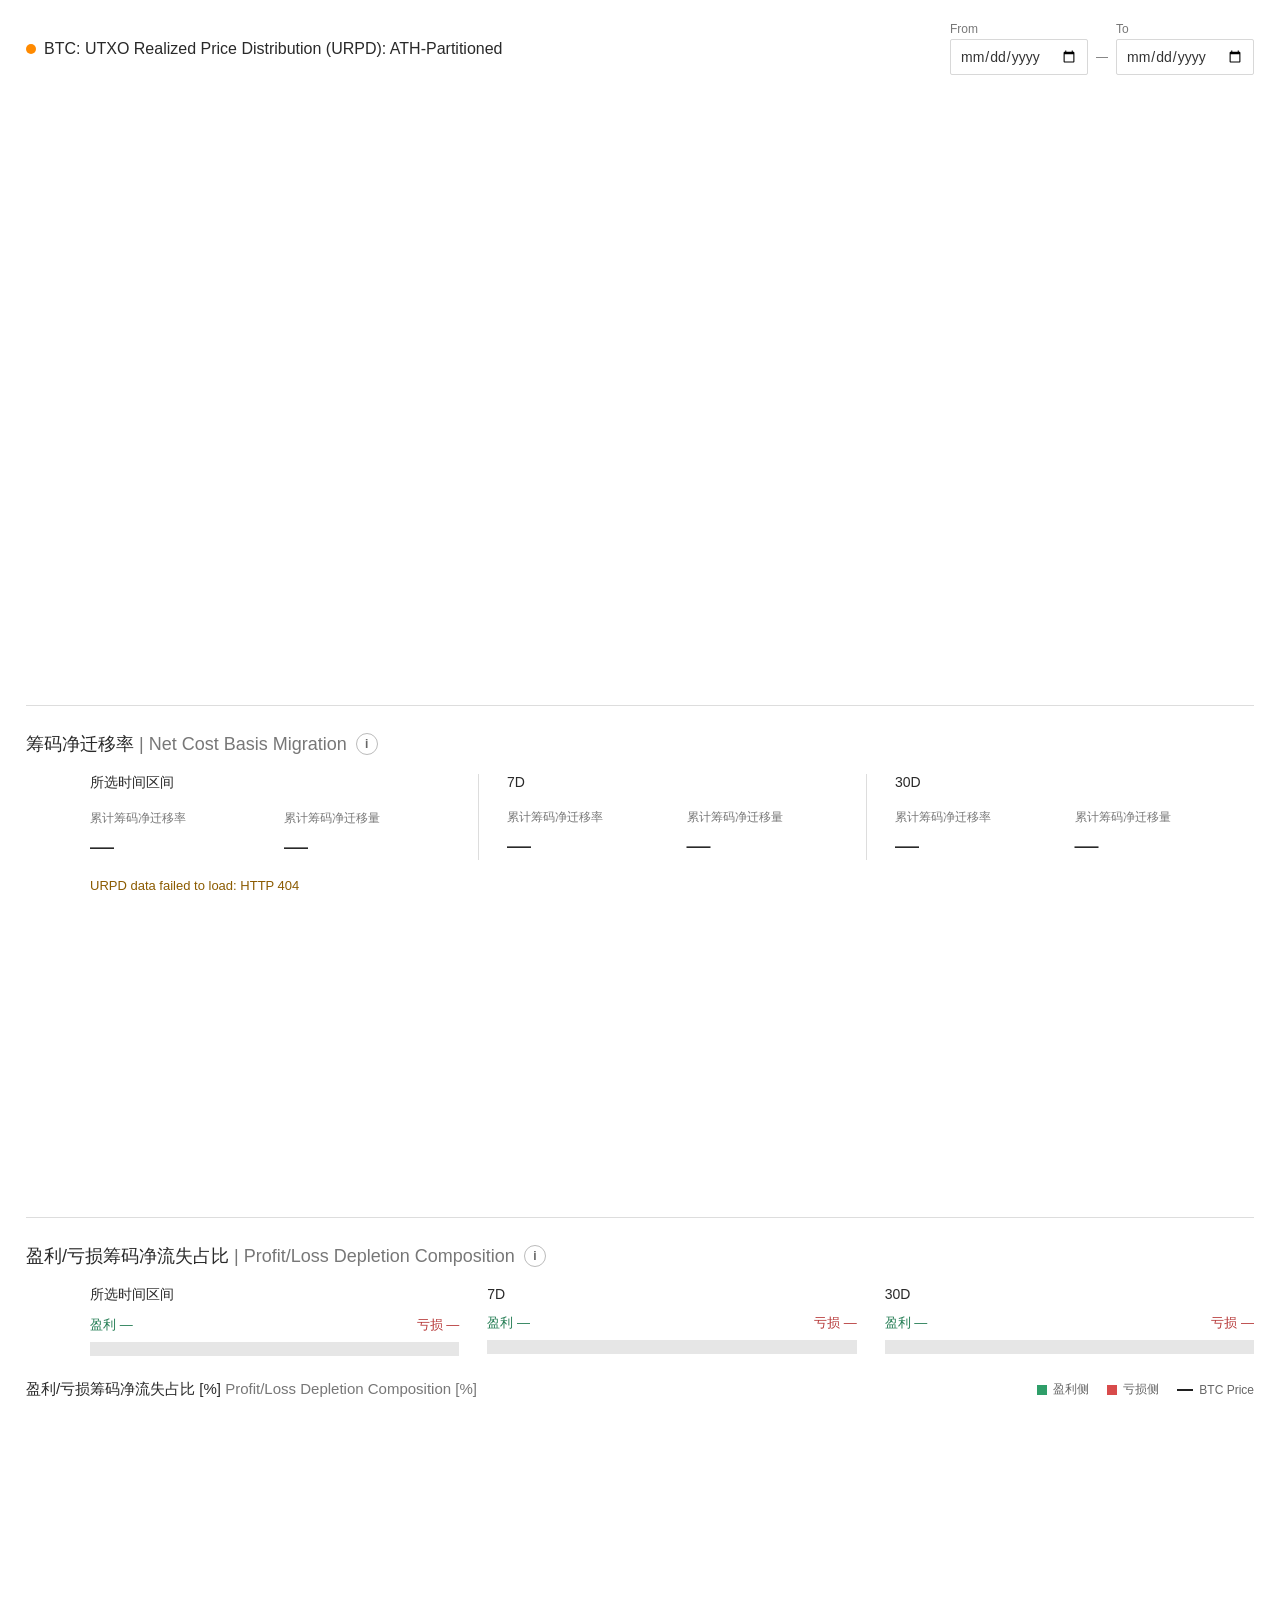
==== index.html @ 3f87ced2 "Add files via upload" ====
<!doctype html>
<html lang="zh-CN">
<head>
  <meta charset="utf-8">
  <meta name="viewport" content="width=device-width, initial-scale=1">
  <title>Bitcoin URPD</title>
  <link rel="stylesheet" href="styles.css">
</head>
<body>
  <main>
    <header>
      <h1>BTC: UTXO Realized Price Distribution (URPD): ATH-Partitioned</h1>
      <div class="range-picker">
        <label>From<input id="startDate" type="date" aria-label="起始日期"></label>
        <span>—</span>
        <label>To<input id="endDate" type="date" aria-label="结束日期"></label>
      </div>
    </header>
    <div id="selectionSummary" hidden aria-live="polite">
      <span><small>Price range</small><b id="selectedPrice">—</b></span>
      <span><small>Supply</small><b id="selectedSupply">—</b></span>
      <span><small>Net change</small><b id="selectedChange">—</b></span>
    </div>
    <div id="chartWrap">
      <svg id="chart" role="img" aria-label="Bitcoin UTXO realized price distribution"></svg>
      <div id="tooltip"></div>
    </div>
    <section id="migrationSection" aria-labelledby="migrationTitle">
      <div class="migration-heading">
        <h2 id="migrationTitle">筹码净迁移率 <span>| Net Cost Basis Migration</span></h2>
        <button class="info-button" type="button" aria-label="指标说明">i<span class="info-popover">筹码净迁移率衡量所选时间段内，BTC 在不同成本区间之间的可观察净迁移程度。计算方式为逐日比较 URPD 筹码分布，将每日净迁移量累加后除以期末 BTC 供应量。该指标反映成本分布的重组强度，不等同于实际链上换手率。</span></button>
      </div>
      <div class="migration-periods">
        <div class="migration-period">
          <h3>所选时间区间</h3>
          <div><small>累计筹码净迁移率</small><strong id="migrationRate">—</strong></div>
          <div><small>累计筹码净迁移量</small><strong id="migrationVolume">—</strong></div>
        </div>
        <div class="migration-period">
          <h3>7D</h3>
          <div><small>累计筹码净迁移率</small><strong id="migration7dRate">—</strong></div>
          <div><small>累计筹码净迁移量</small><strong id="migration7dVolume">—</strong></div>
        </div>
        <div class="migration-period">
          <h3>30D</h3>
          <div><small>累计筹码净迁移率</small><strong id="migration30dRate">—</strong></div>
          <div><small>累计筹码净迁移量</small><strong id="migration30dVolume">—</strong></div>
        </div>
      </div>
      <p id="migrationWarning" class="migration-warning" hidden></p>
      <div id="migrationChartWrap">
        <svg id="migrationChart" role="img" aria-label="每日筹码净迁移率"></svg>
        <div id="migrationTooltip"></div>
      </div>
    </section>
    <section id="depletionSection" aria-labelledby="depletionTitle">
      <div class="depletion-heading">
        <h2 id="depletionTitle">盈利/亏损筹码净流失占比 <span>| Profit/Loss Depletion Composition</span></h2>
        <button class="info-button" type="button" aria-label="指标说明">i<span class="info-popover">该指标按日统计各成本区间的筹码净减少量，并根据当日 BTC 价格将其归入盈利侧、亏损侧或跨现价未分类区间。它反映成本分布的净流失构成，不等同于实际卖出、已实现盈亏或链上换手量。</span></button>
      </div>
      <div class="depletion-periods">
        <div class="composition-period">
          <h3>所选时间区间</h3>
          <div class="composition-labels"><span>盈利 <b id="depletionProfit">—</b></span><span>亏损 <b id="depletionLoss">—</b></span></div>
          <div class="composition-track" id="depletionTrack"><i id="depletionProfitBar"></i><i id="depletionLossBar"></i></div>
        </div>
        <div class="composition-period">
          <h3>7D</h3>
          <div class="composition-labels"><span>盈利 <b id="depletion7dProfit">—</b></span><span>亏损 <b id="depletion7dLoss">—</b></span></div>
          <div class="composition-track" id="depletion7dTrack"><i id="depletion7dProfitBar"></i><i id="depletion7dLossBar"></i></div>
        </div>
        <div class="composition-period">
          <h3>30D</h3>
          <div class="composition-labels"><span>盈利 <b id="depletion30dProfit">—</b></span><span>亏损 <b id="depletion30dLoss">—</b></span></div>
          <div class="composition-track" id="depletion30dTrack"><i id="depletion30dProfitBar"></i><i id="depletion30dLossBar"></i></div>
        </div>
      </div>
      <p id="depletionWarning" class="depletion-warning" hidden></p>
      <div class="depletion-chart-heading">
        <h3 class="depletion-chart-title">盈利/亏损筹码净流失占比 [%] <span>Profit/Loss Depletion Composition [%]</span></h3>
        <div class="depletion-legend"><span><i class="profit-key"></i>盈利侧</span><span><i class="loss-key"></i>亏损侧</span><span><i class="price-key"></i>BTC Price</span></div>
      </div>
      <div id="depletionChartWrap">
        <svg id="depletionChart" role="img" aria-label="每日盈利和亏损成本区筹码净流失及 BTC 价格"></svg>
        <div id="depletionTooltip"></div>
      </div>
    </section>
  </main>
  <script src="data/utxo.js"></script>
  <script src="migration.js"></script>
  <script src="depletion.js"></script>
  <script src="app.js"></script>
</body>
</html>
---- styles.css ----
*{box-sizing:border-box}html,body{height:100%;margin:0}body{font-family:Arial,"PingFang SC",sans-serif;color:#292929;background:#fff}main{height:100%;min-height:560px;padding:22px 26px 12px;display:flex;flex-direction:column}header{display:flex;align-items:center;justify-content:space-between;gap:20px;margin-bottom:18px}h1{margin:0;font-size:1rem;font-weight:500}h1::before{content:"";display:inline-block;width:10px;height:10px;margin-right:8px;border-radius:50%;background:#ff8a00}.range-picker{display:flex;align-items:end;gap:8px;color:#777;font-size:12px}.range-picker label{display:flex;flex-direction:column;gap:3px}.range-picker span{height:36px;display:flex;align-items:center}.range-picker input{height:36px;border:1px solid #d8d8d8;border-radius:2px;background:#fff;padding:0 9px;color:#333;font:14px Arial,sans-serif}#selectionSummary{display:flex;align-items:center;gap:32px;margin:-4px 0 12px 64px}#selectionSummary[hidden]{display:none}#selectionSummary span{display:flex;align-items:baseline;gap:8px}#selectionSummary small{color:#777;font-size:12px}#selectionSummary b{font-size:14px;font-weight:500}#chartWrap{position:relative;flex:1;min-height:500px;user-select:none}#chart{display:block;width:100%;height:100%;overflow:visible;touch-action:none}.grid{stroke:#e8e8e8;stroke-width:1}.axis{fill:#5f5f5f;font:12px Arial,sans-serif}.bar-hit{fill:transparent;cursor:crosshair}.retained{fill:#f6b454}.increase{fill:#ff8a00}.decrease{fill:url(#decreasePattern)}.single{fill:#ff8a00}.bar-group:hover .retained,.bar-group:hover .single{fill:#e99a2c}.bar-group:hover .increase{fill:#e77600}.selection-band{fill:#3d79b8;fill-opacity:.12;stroke:#3d79b8;stroke-width:1;pointer-events:none}.selection-edge{stroke:#3d79b8;stroke-width:2;pointer-events:none}.price{stroke:#252525;stroke-width:2.5;stroke-dasharray:6 4}.price-label-bg{fill:#252525}.price-label{fill:#fff;font:600 12px Arial,sans-serif}.crosshair{stroke:#97a4b0;stroke-width:1;stroke-dasharray:2 2;pointer-events:none}#tooltip{display:none;position:absolute;pointer-events:none;z-index:2;min-width:310px;background:#fff;border:1px solid #ddd;box-shadow:0 4px 18px rgba(0,0,0,.16);font-size:.88rem;white-space:nowrap}.tip-price,.tip-row{padding:9px 12px}.tip-price{border-bottom:1px solid #e7e7e7;font-weight:600}.tip-row{display:flex;justify-content:space-between;gap:22px}.tip-row+.tip-row{padding-top:0}.tip-row span{color:#777}.positive{color:#e77600}.negative{color:#666}@media(max-width:700px){main{padding:16px 12px 8px}header{align-items:flex-start;flex-direction:column;gap:10px}h1{font-size:.85rem}.range-picker{width:100%}.range-picker label{flex:1}.range-picker input{width:100%;min-width:0}#selectionSummary{margin:0 0 10px;gap:10px;align-items:flex-start;flex-direction:column}#chartWrap{min-height:430px}.axis{font-size:10px}}

main{height:auto;min-height:100%}#chartWrap{height:min(68vh,680px);flex:none}.migration-heading{display:flex;align-items:center;gap:9px;margin-bottom:18px}.migration-heading h2{margin:0;font-size:18px;font-weight:500}.migration-heading h2 span{color:#777;font-weight:400}.info-button{position:relative;width:22px;height:22px;border:1px solid #bbb;border-radius:50%;background:#fff;color:#666;font:600 12px Arial,sans-serif}.info-popover{display:none;position:absolute;left:28px;top:-8px;z-index:5;width:390px;padding:12px 14px;background:#252525;color:#fff;text-align:left;font:400 13px/1.55 Arial,"PingFang SC",sans-serif;box-shadow:0 4px 18px rgba(0,0,0,.18)}.info-button:hover .info-popover,.info-button:focus .info-popover{display:block}.migration-metrics{display:flex;gap:56px;margin:0 0 18px 64px}.migration-metrics div{display:flex;flex-direction:column;gap:5px}.migration-metrics small{color:#777;font-size:12px}.migration-metrics strong{font-size:26px;font-weight:500}.migration-warning{margin:0 0 12px 64px;color:#8b5b00;font-size:13px}#migrationSection{border-top:1px solid #ddd;padding:26px 0 32px}#migrationChartWrap{position:relative;height:280px}#migrationChart{display:block;width:100%;height:100%;overflow:visible}.migration-bar{fill:#ff8a00}.migration-bar:hover{fill:#e77600}#migrationTooltip{display:none;position:absolute;z-index:6;pointer-events:none;background:#fff;border:1px solid #ddd;box-shadow:0 4px 18px rgba(0,0,0,.16);padding:10px 12px;font-size:13px;line-height:1.55;white-space:nowrap}@media(max-width:700px){.migration-heading{align-items:flex-start}.migration-heading h2{font-size:16px}.migration-metrics{margin-left:0;gap:20px;flex-direction:column}.info-popover{left:auto;right:0;top:28px;width:min(330px,85vw)}.migration-warning{margin-left:0}#migrationChartWrap{height:240px}}
main{height:auto;min-height:100%}#chartWrap{height:min(68vh,680px);flex:none}.migration-heading{display:flex;align-items:center;gap:9px;margin-bottom:18px}.migration-heading h2{margin:0;font-size:18px;font-weight:500}.migration-heading h2 span{color:#777;font-weight:400}.info-button{position:relative;width:22px;height:22px;border:1px solid #bbb;border-radius:50%;background:#fff;color:#666;font:600 12px Arial,sans-serif}.info-popover{display:none;position:absolute;left:28px;top:-8px;z-index:5;width:390px;padding:12px 14px;background:#252525;color:#fff;text-align:left;font:400 13px/1.55 Arial,"PingFang SC",sans-serif;box-shadow:0 4px 18px rgba(0,0,0,.18)}.info-button:hover .info-popover,.info-button:focus .info-popover{display:block}.migration-periods{display:grid;grid-template-columns:repeat(3,minmax(0,1fr));gap:0;margin:0 0 18px 64px}.migration-period{display:grid;grid-template-columns:1fr 1fr;gap:18px 28px;padding:0 28px;border-left:1px solid #ddd}.migration-period:first-child{padding-left:0;border-left:0}.migration-period h3{grid-column:1/-1;margin:0;font-size:14px;font-weight:500}.migration-period div{display:flex;flex-direction:column;gap:5px;min-width:0}.migration-period small{color:#777;font-size:12px}.migration-period strong{font-size:24px;font-weight:500;white-space:nowrap}.migration-warning{margin:0 0 12px 64px;color:#8b5b00;font-size:13px}#migrationSection{border-top:1px solid #ddd;padding:26px 0 32px}#migrationChartWrap{position:relative;height:280px}#migrationChart{display:block;width:100%;height:100%;overflow:visible}.migration-bar{fill:#ff8a00}.migration-bar:hover{fill:#e77600}#migrationTooltip{display:none;position:absolute;z-index:6;pointer-events:none;background:#fff;border:1px solid #ddd;box-shadow:0 4px 18px rgba(0,0,0,.16);padding:10px 12px;font-size:13px;line-height:1.55;white-space:nowrap}@media(max-width:900px){.migration-periods{margin-left:0;grid-template-columns:1fr}.migration-period,.migration-period:first-child{padding:16px 0;border-left:0;border-top:1px solid #eee}.migration-period:first-child{padding-top:0;border-top:0}}@media(max-width:700px){.migration-heading{align-items:flex-start}.migration-heading h2{font-size:16px}.info-popover{left:auto;right:0;top:28px;width:min(330px,85vw)}.migration-warning{margin-left:0}#migrationChartWrap{height:240px}}

#depletionSection{border-top:1px solid #ddd;padding:26px 0 38px}.depletion-heading{display:flex;align-items:center;gap:9px;margin-bottom:18px}.depletion-heading h2{margin:0;font-size:18px;font-weight:500}.depletion-heading h2 span,.depletion-chart-title span{color:#777;font-weight:400}.depletion-periods{display:grid;grid-template-columns:repeat(3,minmax(0,1fr));margin:0 0 18px 64px}.depletion-period{display:grid;grid-template-columns:1fr 1fr;gap:18px 28px;padding:0 28px;border-left:1px solid #ddd}.depletion-period:first-child{padding-left:0;border-left:0}.depletion-period h3{grid-column:1/-1;margin:0;font-size:14px;font-weight:500}.depletion-period div{display:flex;flex-direction:column;gap:5px;min-width:0}.depletion-period small,.depletion-quality small{color:#777;font-size:12px}.depletion-period strong{font-size:18px;font-weight:500;white-space:nowrap}.depletion-quality{display:flex;gap:34px;margin:0 0 16px 64px}.depletion-quality span{display:flex;align-items:baseline;gap:8px}.depletion-quality b{font-size:14px;font-weight:500}.depletion-warning{margin:0 0 14px 64px;color:#8b5b00;font-size:13px}.depletion-chart-title{margin:24px 0 12px;font-size:15px;font-weight:500}#depletionChartWrap{position:relative;height:360px}#depletionChart{display:block;width:100%;height:100%;overflow:visible}.depletion-profit{fill:#2f9e69}.depletion-loss{fill:#d84b4b}.depletion-price-line{fill:none;stroke:#202020;stroke-width:2}.depletion-zero{stroke:#555;stroke-width:1.5}.depletion-price-axis{fill:#202020;font:12px Arial,sans-serif}#depletionTooltip{display:none;position:absolute;z-index:6;pointer-events:none;background:#fff;border:1px solid #ddd;box-shadow:0 4px 18px rgba(0,0,0,.16);padding:10px 12px;font-size:13px;line-height:1.65;white-space:nowrap}@media(max-width:900px){.depletion-periods{margin-left:0;grid-template-columns:1fr}.depletion-period,.depletion-period:first-child{padding:16px 0;border-left:0;border-top:1px solid #eee}.depletion-period:first-child{padding-top:0;border-top:0}.depletion-quality{margin-left:0;flex-direction:column;gap:8px}}@media(max-width:700px){.depletion-heading{align-items:flex-start}.depletion-heading h2{font-size:16px}.depletion-warning{margin-left:0}#depletionChartWrap{height:300px}}
#depletionSection{border-top:1px solid #ddd;padding:26px 0 38px}.depletion-heading{display:flex;align-items:center;gap:9px;margin-bottom:18px}.depletion-heading h2{margin:0;font-size:18px;font-weight:500}.depletion-heading h2 span,.depletion-chart-title span{color:#777;font-weight:400}.depletion-periods{display:grid;grid-template-columns:repeat(3,minmax(0,1fr));margin:0 0 18px 64px}.depletion-period{display:grid;grid-template-columns:1fr 1fr;gap:18px 28px;padding:0 28px;border-left:1px solid #ddd}.depletion-period:first-child{padding-left:0;border-left:0}.depletion-period h3{grid-column:1/-1;margin:0;font-size:14px;font-weight:500}.depletion-period div{display:flex;flex-direction:column;gap:5px;min-width:0}.depletion-period small,.depletion-quality small{color:#777;font-size:12px}.depletion-period strong{font-size:18px;font-weight:500;white-space:nowrap}#depletionProfit,#depletion7dProfit,#depletion30dProfit{color:#247d54}#depletionLoss,#depletion7dLoss,#depletion30dLoss{color:#b83d3d}.depletion-quality{display:flex;gap:34px;margin:0 0 16px 64px}.depletion-quality span{display:flex;align-items:baseline;gap:8px}.depletion-quality b{font-size:14px;font-weight:500}.depletion-warning{margin:0 0 14px 64px;color:#8b5b00;font-size:13px}.depletion-chart-heading{display:flex;align-items:center;justify-content:space-between;gap:20px;margin:24px 0 12px}.depletion-chart-title{margin:0;font-size:15px;font-weight:500}.depletion-legend{display:flex;gap:18px;color:#666;font-size:12px}.depletion-legend span{display:flex;align-items:center;gap:6px}.depletion-legend i{display:inline-block;width:10px;height:10px}.profit-key{background:#2f9e69}.loss-key{background:#d84b4b}.depletion-legend .price-key{width:16px;height:0;border-top:2px solid #202020}#depletionChartWrap{position:relative;height:360px}#depletionChart{display:block;width:100%;height:100%;overflow:visible}.depletion-profit{fill:#2f9e69}.depletion-loss{fill:#d84b4b}.depletion-profit-text{color:#247d54}.depletion-loss-text{color:#b83d3d}.depletion-price-line{fill:none;stroke:#202020;stroke-width:2}.depletion-zero{stroke:#555;stroke-width:1.5}.depletion-price-axis{fill:#202020;font:12px Arial,sans-serif}#depletionTooltip{display:none;position:absolute;z-index:6;pointer-events:none;background:#fff;border:1px solid #ddd;box-shadow:0 4px 18px rgba(0,0,0,.16);padding:10px 12px;font-size:13px;line-height:1.65;white-space:nowrap}@media(max-width:900px){.depletion-periods{margin-left:0;grid-template-columns:1fr}.depletion-period,.depletion-period:first-child{padding:16px 0;border-left:0;border-top:1px solid #eee}.depletion-period:first-child{padding-top:0;border-top:0}.depletion-quality{margin-left:0;flex-direction:column;gap:8px}}@media(max-width:700px){.depletion-heading{align-items:flex-start}.depletion-heading h2{font-size:16px}.depletion-warning{margin-left:0}.depletion-chart-heading{align-items:flex-start;flex-direction:column}.depletion-legend{flex-wrap:wrap}#depletionChartWrap{height:300px}}

.depletion-periods{gap:28px;margin-left:64px}.composition-period{min-width:0}.composition-period h3{margin:0 0 12px;font-size:14px;font-weight:500}.composition-labels{display:flex;justify-content:space-between;gap:16px;margin-bottom:8px;font-size:13px}.composition-labels span:first-child,.composition-labels span:first-child b{color:#247d54}.composition-labels span:last-child,.composition-labels span:last-child b{color:#b83d3d}.composition-labels b{font-weight:500}.composition-track{display:flex;width:100%;height:14px;overflow:hidden;background:#e6e6e6}.composition-track i{display:block;height:100%;transition:width .2s ease}.composition-track i:first-child{background:#2f9e69}.composition-track i:last-child{background:#d84b4b}.composition-track.is-na{background:repeating-linear-gradient(135deg,#e6e6e6 0,#e6e6e6 6px,#f2f2f2 6px,#f2f2f2 12px)}.quality-note{color:#8b5b00}@media(max-width:900px){.depletion-periods{margin-left:0}.composition-period{padding:16px 0;border-top:1px solid #eee}.composition-period:first-child{padding-top:0;border-top:0}}
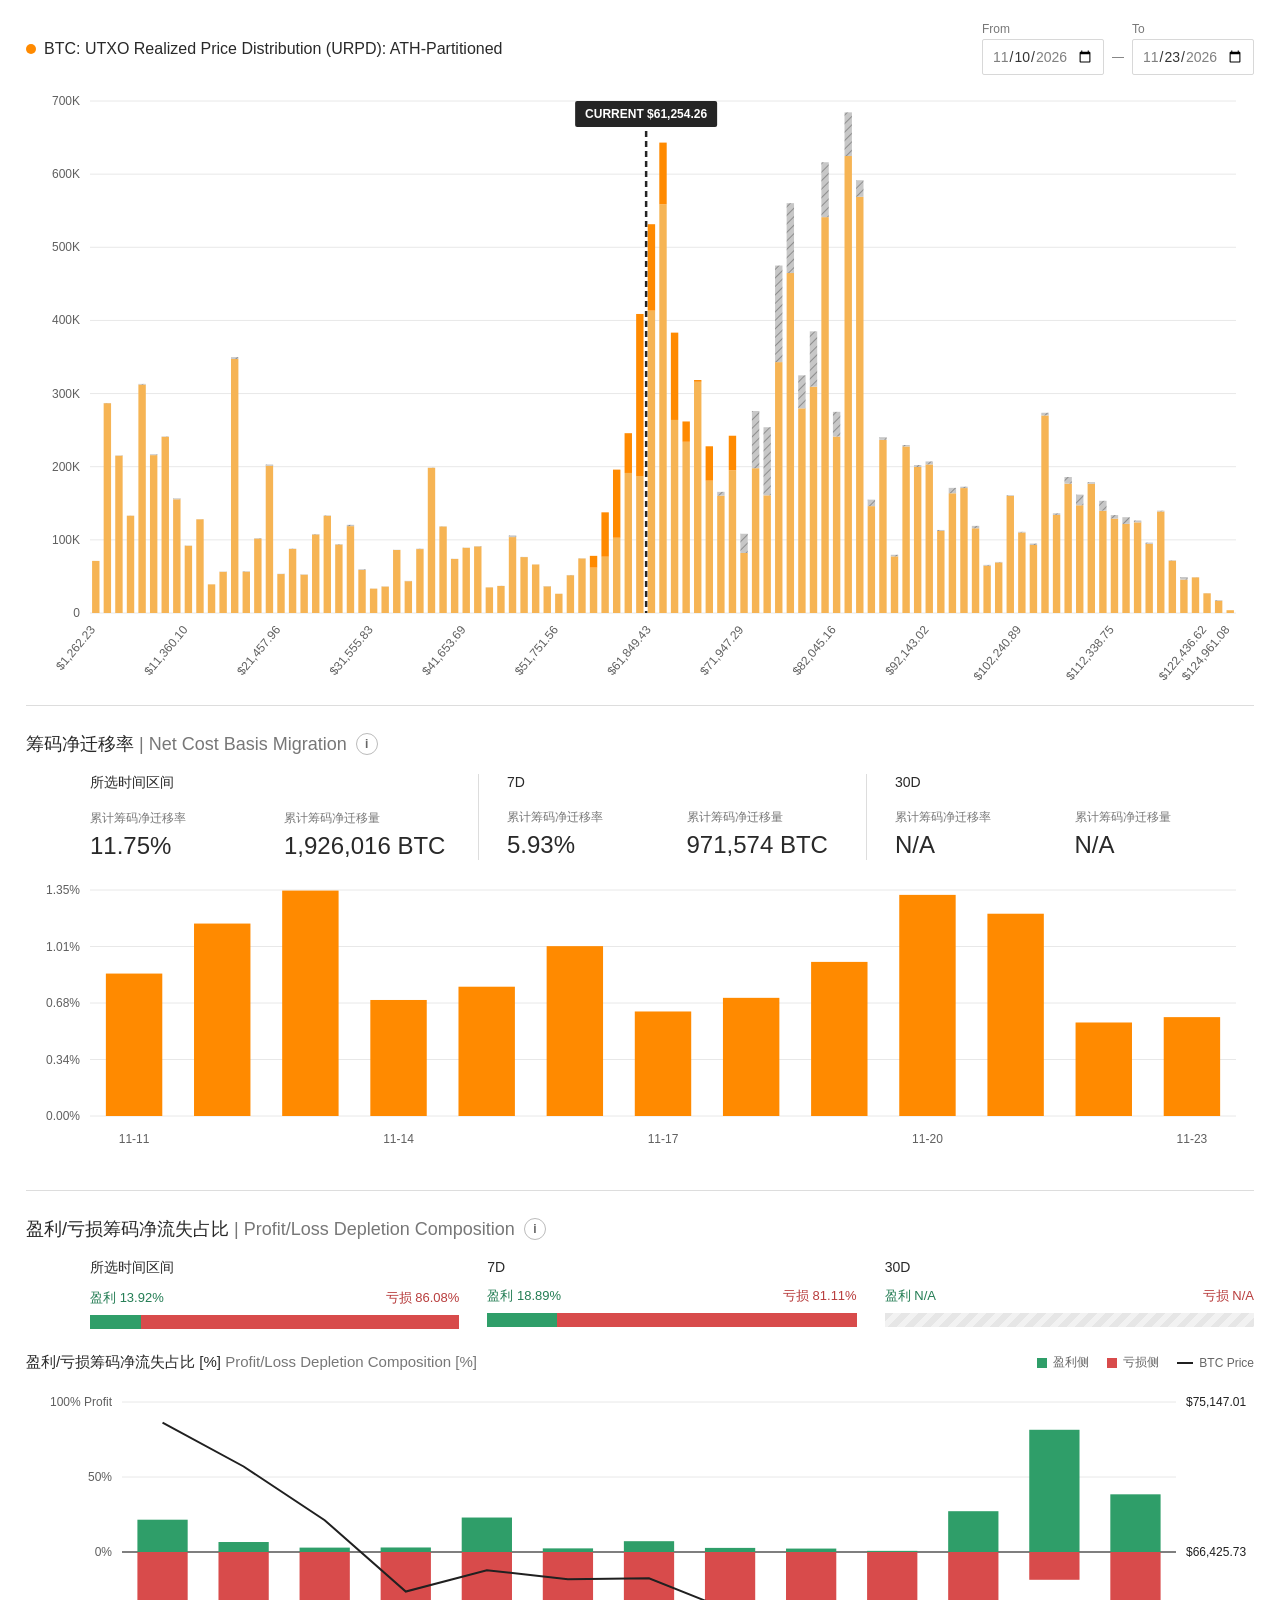
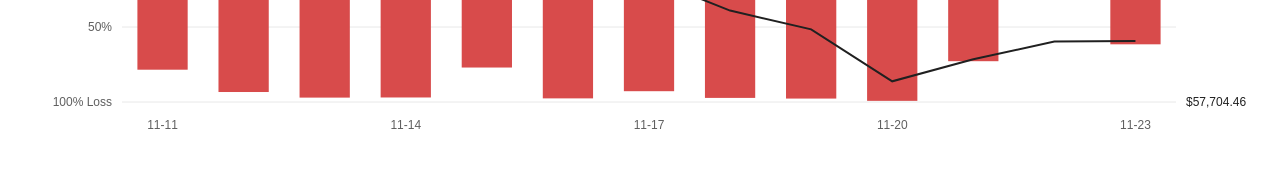
==== commit 04a7a201: "Add files via upload" ====
--- a/index.html
+++ b/index.html
@@ -86,7 +86,7 @@
       </div>
     </section>
   </main>
-  <script src="data/utxo.js"></script>
+  <script src="utxo.js"></script>
   <script src="migration.js"></script>
   <script src="depletion.js"></script>
   <script src="app.js"></script>
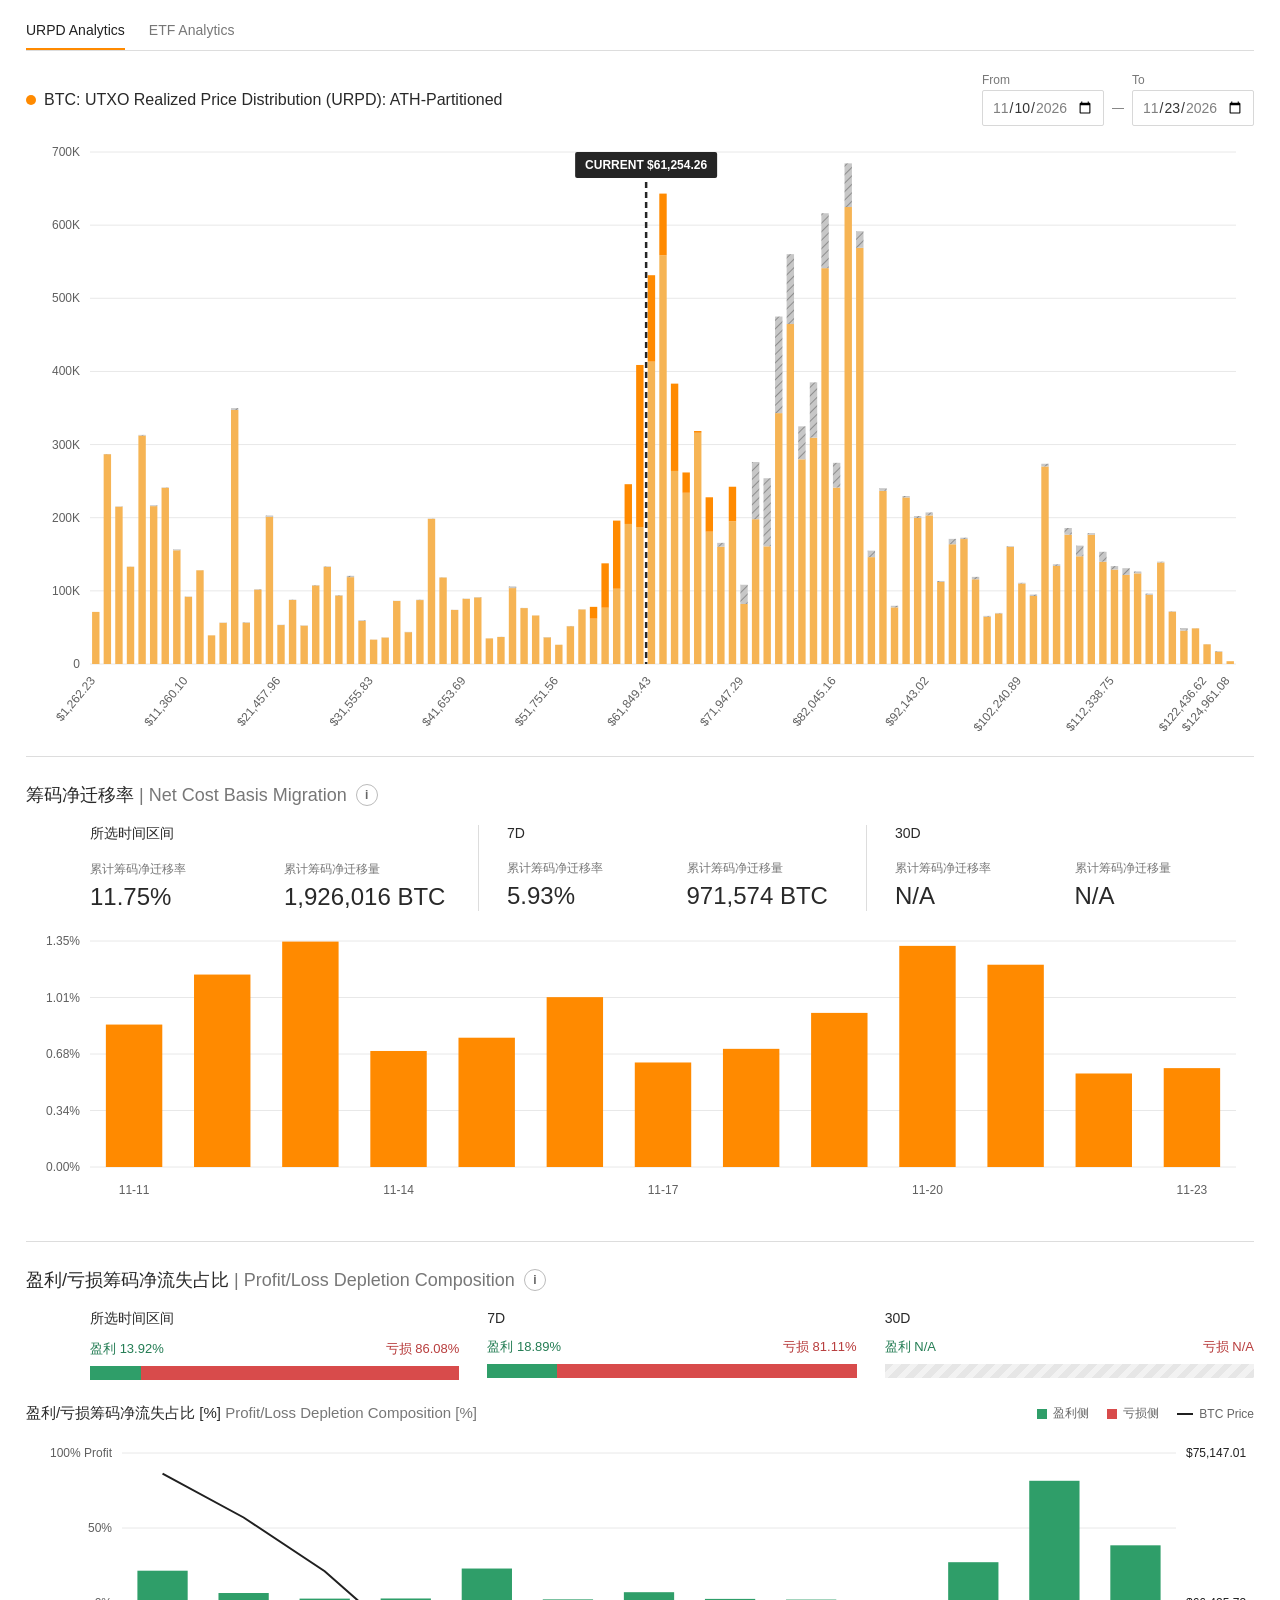
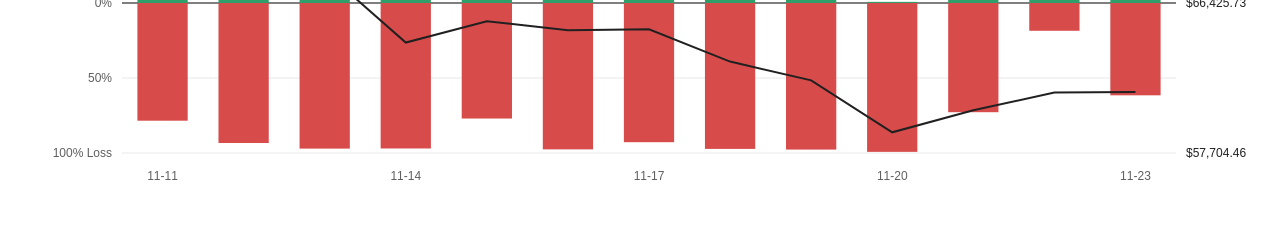
==== commit 30a41357: "Add Glassnode ETF analytics dashboard" ====
--- a/index.html
+++ b/index.html
@@ -8,6 +8,7 @@
 </head>
 <body>
   <main>
+    <nav class="site-nav" aria-label="Analytics navigation"><a class="active" href="index.html">URPD Analytics</a><a href="etf.html">ETF Analytics</a></nav>
     <header>
       <h1>BTC: UTXO Realized Price Distribution (URPD): ATH-Partitioned</h1>
       <div class="range-picker">
--- a/styles.css
+++ b/styles.css
@@ -1,4 +1,5 @@
 *{box-sizing:border-box}html,body{height:100%;margin:0}body{font-family:Arial,"PingFang SC",sans-serif;color:#292929;background:#fff}main{height:100%;min-height:560px;padding:22px 26px 12px;display:flex;flex-direction:column}header{display:flex;align-items:center;justify-content:space-between;gap:20px;margin-bottom:18px}h1{margin:0;font-size:1rem;font-weight:500}h1::before{content:"";display:inline-block;width:10px;height:10px;margin-right:8px;border-radius:50%;background:#ff8a00}.range-picker{display:flex;align-items:end;gap:8px;color:#777;font-size:12px}.range-picker label{display:flex;flex-direction:column;gap:3px}.range-picker span{height:36px;display:flex;align-items:center}.range-picker input{height:36px;border:1px solid #d8d8d8;border-radius:2px;background:#fff;padding:0 9px;color:#333;font:14px Arial,sans-serif}#selectionSummary{display:flex;align-items:center;gap:32px;margin:-4px 0 12px 64px}#selectionSummary[hidden]{display:none}#selectionSummary span{display:flex;align-items:baseline;gap:8px}#selectionSummary small{color:#777;font-size:12px}#selectionSummary b{font-size:14px;font-weight:500}#chartWrap{position:relative;flex:1;min-height:500px;user-select:none}#chart{display:block;width:100%;height:100%;overflow:visible;touch-action:none}.grid{stroke:#e8e8e8;stroke-width:1}.axis{fill:#5f5f5f;font:12px Arial,sans-serif}.bar-hit{fill:transparent;cursor:crosshair}.retained{fill:#f6b454}.increase{fill:#ff8a00}.decrease{fill:url(#decreasePattern)}.single{fill:#ff8a00}.bar-group:hover .retained,.bar-group:hover .single{fill:#e99a2c}.bar-group:hover .increase{fill:#e77600}.selection-band{fill:#3d79b8;fill-opacity:.12;stroke:#3d79b8;stroke-width:1;pointer-events:none}.selection-edge{stroke:#3d79b8;stroke-width:2;pointer-events:none}.price{stroke:#252525;stroke-width:2.5;stroke-dasharray:6 4}.price-label-bg{fill:#252525}.price-label{fill:#fff;font:600 12px Arial,sans-serif}.crosshair{stroke:#97a4b0;stroke-width:1;stroke-dasharray:2 2;pointer-events:none}#tooltip{display:none;position:absolute;pointer-events:none;z-index:2;min-width:310px;background:#fff;border:1px solid #ddd;box-shadow:0 4px 18px rgba(0,0,0,.16);font-size:.88rem;white-space:nowrap}.tip-price,.tip-row{padding:9px 12px}.tip-price{border-bottom:1px solid #e7e7e7;font-weight:600}.tip-row{display:flex;justify-content:space-between;gap:22px}.tip-row+.tip-row{padding-top:0}.tip-row span{color:#777}.positive{color:#e77600}.negative{color:#666}@media(max-width:700px){main{padding:16px 12px 8px}header{align-items:flex-start;flex-direction:column;gap:10px}h1{font-size:.85rem}.range-picker{width:100%}.range-picker label{flex:1}.range-picker input{width:100%;min-width:0}#selectionSummary{margin:0 0 10px;gap:10px;align-items:flex-start;flex-direction:column}#chartWrap{min-height:430px}.axis{font-size:10px}}
+.site-nav{display:flex;gap:24px;border-bottom:1px solid #ddd;margin-bottom:22px}.site-nav a{padding:0 0 10px;color:#777;text-decoration:none;font-size:14px}.site-nav a.active{color:#202020;border-bottom:2px solid #ff8a00}
 
 main{height:auto;min-height:100%}#chartWrap{height:min(68vh,680px);flex:none}.migration-heading{display:flex;align-items:center;gap:9px;margin-bottom:18px}.migration-heading h2{margin:0;font-size:18px;font-weight:500}.migration-heading h2 span{color:#777;font-weight:400}.info-button{position:relative;width:22px;height:22px;border:1px solid #bbb;border-radius:50%;background:#fff;color:#666;font:600 12px Arial,sans-serif}.info-popover{display:none;position:absolute;left:28px;top:-8px;z-index:5;width:390px;padding:12px 14px;background:#252525;color:#fff;text-align:left;font:400 13px/1.55 Arial,"PingFang SC",sans-serif;box-shadow:0 4px 18px rgba(0,0,0,.18)}.info-button:hover .info-popover,.info-button:focus .info-popover{display:block}.migration-metrics{display:flex;gap:56px;margin:0 0 18px 64px}.migration-metrics div{display:flex;flex-direction:column;gap:5px}.migration-metrics small{color:#777;font-size:12px}.migration-metrics strong{font-size:26px;font-weight:500}.migration-warning{margin:0 0 12px 64px;color:#8b5b00;font-size:13px}#migrationSection{border-top:1px solid #ddd;padding:26px 0 32px}#migrationChartWrap{position:relative;height:280px}#migrationChart{display:block;width:100%;height:100%;overflow:visible}.migration-bar{fill:#ff8a00}.migration-bar:hover{fill:#e77600}#migrationTooltip{display:none;position:absolute;z-index:6;pointer-events:none;background:#fff;border:1px solid #ddd;box-shadow:0 4px 18px rgba(0,0,0,.16);padding:10px 12px;font-size:13px;line-height:1.55;white-space:nowrap}@media(max-width:700px){.migration-heading{align-items:flex-start}.migration-heading h2{font-size:16px}.migration-metrics{margin-left:0;gap:20px;flex-direction:column}.info-popover{left:auto;right:0;top:28px;width:min(330px,85vw)}.migration-warning{margin-left:0}#migrationChartWrap{height:240px}}
 main{height:auto;min-height:100%}#chartWrap{height:min(68vh,680px);flex:none}.migration-heading{display:flex;align-items:center;gap:9px;margin-bottom:18px}.migration-heading h2{margin:0;font-size:18px;font-weight:500}.migration-heading h2 span{color:#777;font-weight:400}.info-button{position:relative;width:22px;height:22px;border:1px solid #bbb;border-radius:50%;background:#fff;color:#666;font:600 12px Arial,sans-serif}.info-popover{display:none;position:absolute;left:28px;top:-8px;z-index:5;width:390px;padding:12px 14px;background:#252525;color:#fff;text-align:left;font:400 13px/1.55 Arial,"PingFang SC",sans-serif;box-shadow:0 4px 18px rgba(0,0,0,.18)}.info-button:hover .info-popover,.info-button:focus .info-popover{display:block}.migration-periods{display:grid;grid-template-columns:repeat(3,minmax(0,1fr));gap:0;margin:0 0 18px 64px}.migration-period{display:grid;grid-template-columns:1fr 1fr;gap:18px 28px;padding:0 28px;border-left:1px solid #ddd}.migration-period:first-child{padding-left:0;border-left:0}.migration-period h3{grid-column:1/-1;margin:0;font-size:14px;font-weight:500}.migration-period div{display:flex;flex-direction:column;gap:5px;min-width:0}.migration-period small{color:#777;font-size:12px}.migration-period strong{font-size:24px;font-weight:500;white-space:nowrap}.migration-warning{margin:0 0 12px 64px;color:#8b5b00;font-size:13px}#migrationSection{border-top:1px solid #ddd;padding:26px 0 32px}#migrationChartWrap{position:relative;height:280px}#migrationChart{display:block;width:100%;height:100%;overflow:visible}.migration-bar{fill:#ff8a00}.migration-bar:hover{fill:#e77600}#migrationTooltip{display:none;position:absolute;z-index:6;pointer-events:none;background:#fff;border:1px solid #ddd;box-shadow:0 4px 18px rgba(0,0,0,.16);padding:10px 12px;font-size:13px;line-height:1.55;white-space:nowrap}@media(max-width:900px){.migration-periods{margin-left:0;grid-template-columns:1fr}.migration-period,.migration-period:first-child{padding:16px 0;border-left:0;border-top:1px solid #eee}.migration-period:first-child{padding-top:0;border-top:0}}@media(max-width:700px){.migration-heading{align-items:flex-start}.migration-heading h2{font-size:16px}.info-popover{left:auto;right:0;top:28px;width:min(330px,85vw)}.migration-warning{margin-left:0}#migrationChartWrap{height:240px}}
